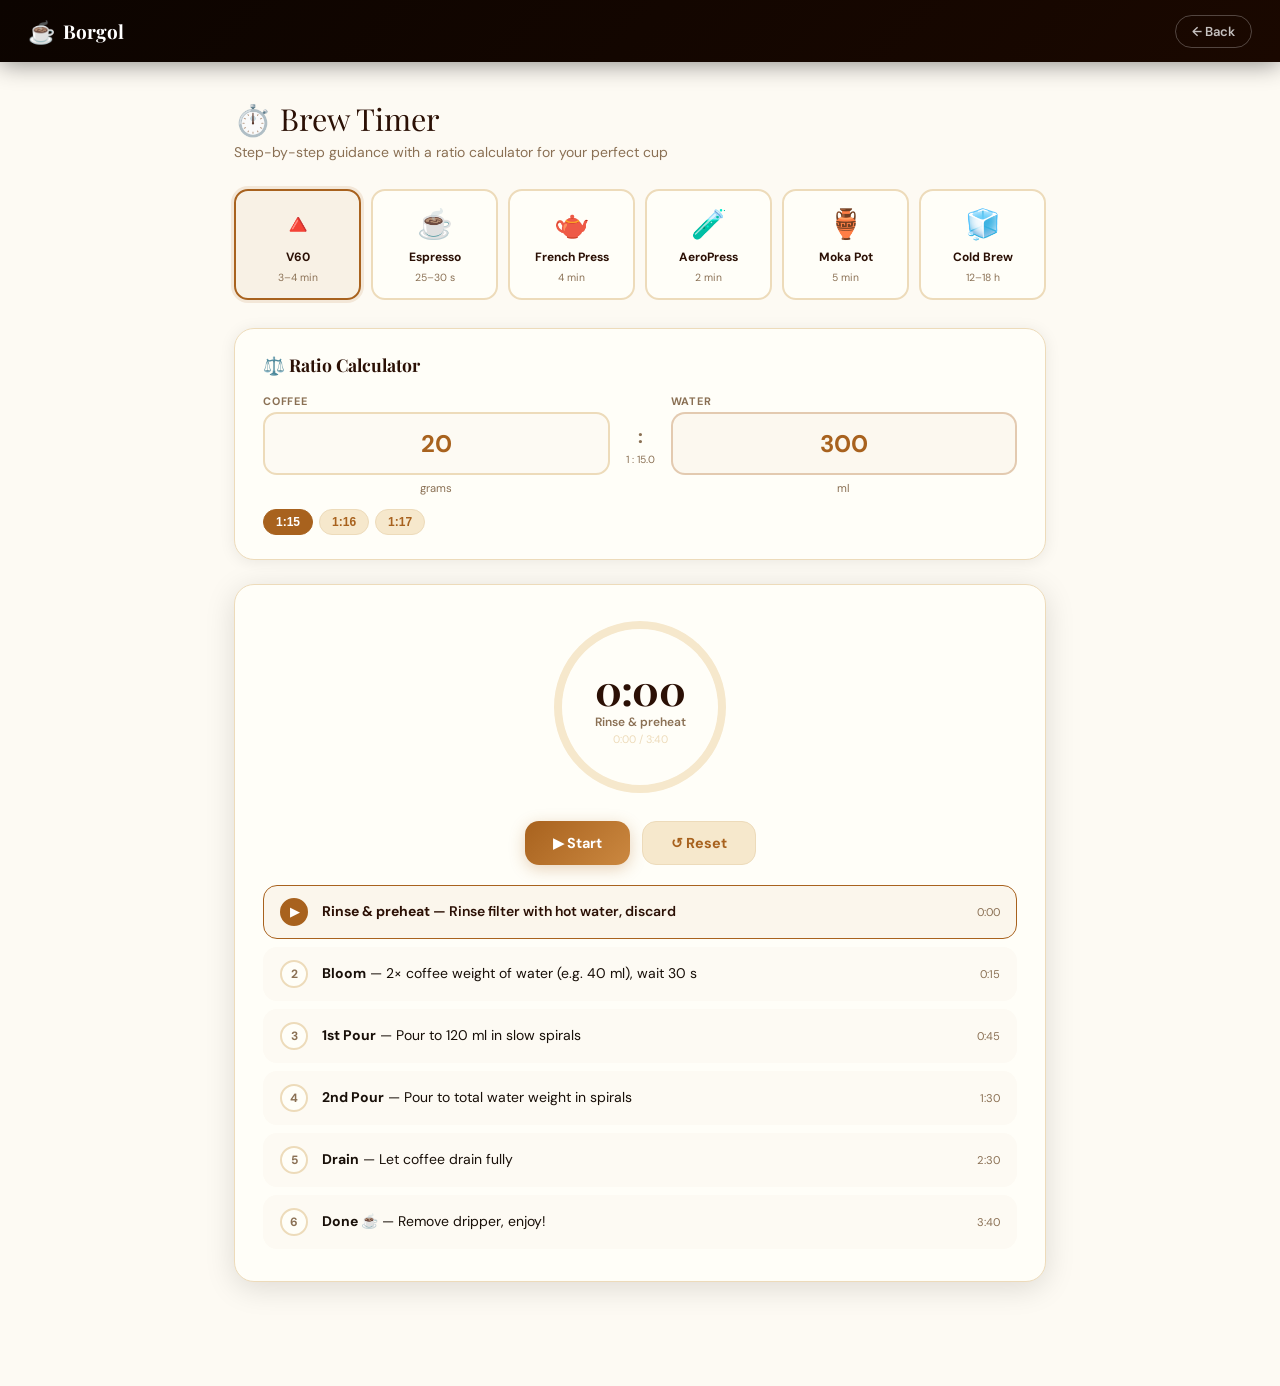
==== src/main/resources/public/brew-timer.html @ 06ff89e9 "feat: admin panel, brew timer, profile pic fix, social polish - admin.html: protected dashboard for " ====
<!DOCTYPE html>
<html lang="en">
<head>
<meta charset="UTF-8"/>
<meta name="viewport" content="width=device-width, initial-scale=1.0, viewport-fit=cover"/>
<title>Brew Timer – Borgol Coffee</title>
<link rel="preconnect" href="https://fonts.googleapis.com"/>
<link href="https://fonts.googleapis.com/css2?family=Playfair+Display:wght@600;700;900&family=DM+Sans:opsz,wght@9..40,400;9..40,500;9..40,600;9..40,700&display=swap" rel="stylesheet"/>
<style>
:root {
  --espresso  : #0C0400;
  --roast     : #2B1005;
  --caramel   : #A8621E;
  --caramel-lt: #CB8840;
  --gold      : #E8A030;
  --amber     : #F5C060;
  --cream     : #F6E8CC;
  --milk      : #FDFAF3;
  --surface   : #FFFEF8;
  --border    : #EDDBBA;
  --muted     : #8A7054;
  --text      : #180F08;
  --success   : #2D6A4F;
  --error     : #B5321E;
  --shadow    : 0 2px 16px rgba(12,4,0,.08);
  --shadow-md : 0 6px 30px rgba(12,4,0,.13);
  --shadow-lg : 0 16px 56px rgba(12,4,0,.18);
  --radius    : 14px;
  --radius-lg : 20px;
  --font-serif: 'Playfair Display', Georgia, serif;
  --font-sans : 'DM Sans', -apple-system, sans-serif;
}

*, *::before, *::after { box-sizing: border-box; margin: 0; padding: 0; }
html, body {
  min-height: 100%; background: var(--milk); color: var(--text);
  font-family: var(--font-sans); overflow-x: hidden;
}

@keyframes slideDown { from { opacity:0; transform:translateY(-14px) } to { opacity:1; transform:none } }
@keyframes fadeUp    { from { opacity:0; transform:translateY(16px) } to { opacity:1; transform:none } }
@keyframes spin      { to { transform:rotate(360deg) } }
@keyframes ringPulse { 0%,100%{box-shadow:0 0 0 0 rgba(168,98,30,.4)} 50%{box-shadow:0 0 0 16px rgba(168,98,30,0)} }
@keyframes stepSlide { from{opacity:0;transform:translateX(-12px)} to{opacity:1;transform:none} }
@keyframes celebrate { 0%{transform:scale(1)} 30%{transform:scale(1.08)} 60%{transform:scale(.96)} 100%{transform:scale(1)} }

/* ── Navbar ──────────────────────────────────────────── */
.navbar {
  background: linear-gradient(135deg, var(--espresso) 0%, #1A0800 100%);
  height: 62px; display: flex; align-items: center;
  padding: 0 28px; gap: 16px;
  position: sticky; top: 0; z-index: 200;
  box-shadow: 0 2px 24px rgba(0,0,0,.45);
  animation: slideDown .4s ease;
}
.nav-brand {
  display: flex; align-items: center; gap: 8px;
  font-family: var(--font-serif); font-size: 19px; font-weight: 700;
  color: #fff; text-decoration: none;
}
.nav-brand span { font-size: 22px; }
.nav-right { margin-left: auto; display: flex; align-items: center; gap: 8px; }
.btn-back {
  padding: 7px 16px; border-radius: 20px; font-size: 13px; font-weight: 600;
  color: rgba(255,255,255,.75); background: none;
  border: 1.5px solid rgba(255,255,255,.25);
  cursor: pointer; font-family: inherit; transition: .2s;
  text-decoration: none; display: inline-flex; align-items: center; gap: 6px;
}
.btn-back:hover { background: rgba(255,255,255,.1); color: #fff; border-color: rgba(255,255,255,.5); }

/* ── Page ─────────────────────────────────────────────── */
.page {
  max-width: 860px; margin: 0 auto;
  padding: 36px 24px calc(env(safe-area-inset-bottom) + 80px);
  animation: fadeUp .4s ease both;
}
.page-title {
  font-family: var(--font-serif); font-size: 1.9rem; color: var(--roast);
  margin-bottom: 4px;
}
.page-sub { color: var(--muted); font-size: .875rem; margin-bottom: 28px; }

/* ── Method picker ────────────────────────────────────── */
.method-grid {
  display: grid; grid-template-columns: repeat(auto-fill, minmax(110px, 1fr));
  gap: 10px; margin-bottom: 28px;
}
.method-btn {
  display: flex; flex-direction: column; align-items: center;
  gap: 6px; padding: 14px 10px; border-radius: var(--radius);
  background: var(--surface); border: 2px solid var(--border);
  cursor: pointer; transition: all .2s; font-family: var(--font-sans);
}
.method-btn:hover { border-color: var(--caramel-lt); transform: translateY(-2px); box-shadow: var(--shadow); }
.method-btn.selected {
  border-color: var(--caramel); background: rgba(168,98,30,.06);
  box-shadow: 0 0 0 3px rgba(168,98,30,.12);
}
.method-icon { font-size: 1.8rem; }
.method-name { font-size: .75rem; font-weight: 700; color: var(--roast); text-align: center; }
.method-time { font-size: .65rem; color: var(--muted); }

/* ── Ratio calculator ─────────────────────────────────── */
.ratio-card {
  background: var(--surface); border: 1px solid var(--border);
  border-radius: var(--radius-lg); padding: 24px 28px; margin-bottom: 24px;
  box-shadow: var(--shadow);
}
.ratio-card h3 {
  font-family: var(--font-serif); font-size: 1.1rem; color: var(--roast);
  margin-bottom: 18px; display: flex; align-items: center; gap: 8px;
}
.ratio-inputs { display: grid; grid-template-columns: 1fr auto 1fr; gap: 0; align-items: center; }
.ratio-field { display: flex; flex-direction: column; gap: 4px; }
.ratio-label { font-size: .68rem; font-weight: 700; text-transform: uppercase; letter-spacing: .07em; color: var(--muted); }
.ratio-input {
  width: 100%; padding: 14px 16px;
  font-size: 1.5rem; font-weight: 700; color: var(--caramel);
  background: var(--milk); border: 2px solid var(--border);
  border-radius: var(--radius); font-family: var(--font-sans);
  outline: none; transition: all .2s; text-align: center;
  -moz-appearance: textfield;
}
.ratio-input::-webkit-inner-spin-button,
.ratio-input::-webkit-outer-spin-button { -webkit-appearance: none; }
.ratio-input:focus { border-color: var(--caramel); background: #fff; box-shadow: 0 0 0 3px rgba(168,98,30,.1); }
.ratio-input.linked { background: rgba(168,98,30,.04); border-color: rgba(168,98,30,.3); }
.ratio-unit { font-size: .7rem; color: var(--muted); margin-top: 2px; text-align: center; }
.ratio-sep {
  display: flex; flex-direction: column; align-items: center; gap: 4px;
  padding: 0 16px;
}
.ratio-sep-line { color: var(--muted); font-size: 1.2rem; font-weight: 700; }
.ratio-sep-label { font-size: .65rem; color: var(--muted); white-space: nowrap; }
.ratio-presets { display: flex; gap: 6px; flex-wrap: wrap; margin-top: 14px; }
.ratio-preset {
  padding: 5px 12px; border-radius: 20px; font-size: .75rem; font-weight: 600;
  background: var(--cream); border: 1px solid var(--border);
  color: var(--caramel); cursor: pointer; transition: .15s;
}
.ratio-preset:hover, .ratio-preset.active {
  background: var(--caramel); color: #fff; border-color: var(--caramel);
}

/* ── Timer ────────────────────────────────────────────── */
.timer-card {
  background: var(--surface); border: 1px solid var(--border);
  border-radius: var(--radius-lg); padding: 32px 28px; margin-bottom: 24px;
  box-shadow: var(--shadow-md); text-align: center;
}
.timer-ring-wrap { position: relative; display: inline-flex; margin-bottom: 24px; }
.timer-svg { transform: rotate(-90deg); }
.timer-track { fill: none; stroke: var(--cream); stroke-width: 8; }
.timer-arc   { fill: none; stroke: var(--caramel); stroke-width: 8;
  stroke-linecap: round; transition: stroke-dashoffset .95s linear;
}
.timer-arc.done { stroke: var(--success); }
.timer-display {
  position: absolute; inset: 0; display: flex; flex-direction: column;
  align-items: center; justify-content: center;
}
.timer-time {
  font-family: var(--font-serif); font-size: 2.6rem; font-weight: 700;
  color: var(--roast); line-height: 1; letter-spacing: -.02em;
}
.timer-phase { font-size: .75rem; color: var(--muted); margin-top: 4px; font-weight: 600; }
.timer-total { font-size: .68rem; color: var(--border-color,var(--border)); margin-top: 2px; }

.timer-controls { display: flex; gap: 12px; justify-content: center; margin-bottom: 20px; }
.timer-btn {
  display: inline-flex; align-items: center; gap: 8px;
  padding: 12px 28px; border-radius: var(--radius); border: none;
  font-family: var(--font-sans); font-size: .9rem; font-weight: 700;
  cursor: pointer; transition: all .18s;
}
.timer-btn.primary {
  background: linear-gradient(135deg, var(--caramel), var(--caramel-lt));
  color: #fff; box-shadow: 0 4px 16px rgba(168,98,30,.28);
}
.timer-btn.primary:hover { transform: translateY(-1px); box-shadow: 0 6px 20px rgba(168,98,30,.38); }
.timer-btn.secondary {
  background: var(--cream); color: var(--caramel);
  border: 1.5px solid var(--border);
}
.timer-btn.secondary:hover { background: var(--border); }
.timer-btn:disabled { opacity: .45; cursor: not-allowed; transform: none !important; }

/* ── Steps ────────────────────────────────────────────── */
.steps-list { list-style: none; display: flex; flex-direction: column; gap: 8px; text-align: left; }
.step-item {
  display: flex; align-items: center; gap: 14px; padding: 12px 16px;
  border-radius: var(--radius); border: 1.5px solid transparent;
  transition: all .3s; background: var(--milk);
}
.step-item.active {
  border-color: var(--caramel); background: rgba(168,98,30,.05);
  animation: stepSlide .3s ease;
}
.step-item.done { opacity: .55; }
.step-bullet {
  width: 28px; height: 28px; flex-shrink: 0; border-radius: 50%;
  display: flex; align-items: center; justify-content: center;
  font-size: .75rem; font-weight: 700; border: 2px solid var(--border);
  color: var(--muted); background: var(--surface); transition: .2s;
}
.step-item.active .step-bullet { background: var(--caramel); color: #fff; border-color: var(--caramel); }
.step-item.done  .step-bullet  { background: var(--success); color: #fff; border-color: var(--success); content: '✓'; }
.step-time { font-size: .7rem; color: var(--muted); flex-shrink: 0; margin-left: auto; }
.step-text { font-size: .875rem; color: var(--text); line-height: 1.4; }
.step-item.active .step-text { font-weight: 600; color: var(--roast); }

/* ── Done banner ──────────────────────────────────────── */
.done-banner {
  display: none; text-align: center; padding: 28px;
  background: linear-gradient(135deg, rgba(45,106,79,.08), rgba(45,106,79,.04));
  border: 1.5px solid rgba(45,106,79,.25); border-radius: var(--radius-lg);
  margin-bottom: 24px; animation: celebrate .5s ease;
}
.done-banner.show { display: block; }
.done-banner .icon { font-size: 2.8rem; margin-bottom: 10px; }
.done-banner h2 { font-family: var(--font-serif); font-size: 1.6rem; color: var(--success); margin-bottom: 6px; }
.done-banner p { color: var(--muted); font-size: .875rem; }

/* ── Bottom safe area ─────────────────────────────────── */
.bottom-safe { height: env(safe-area-inset-bottom, 0px); }

/* ── Responsive ───────────────────────────────────────── */
@media (max-width: 600px) {
  .page { padding: 20px 14px calc(env(safe-area-inset-bottom) + 60px); }
  .page-title { font-size: 1.5rem; }
  .ratio-inputs { grid-template-columns: 1fr auto 1fr; }
  .ratio-input { font-size: 1.2rem; padding: 10px 8px; }
  .timer-time { font-size: 2rem; }
  .ratio-card, .timer-card { padding: 20px 16px; }
}
</style>
</head>
<body>

<nav class="navbar">
  <a href="index.html" class="nav-brand"><span>☕</span> Borgol</a>
  <div class="nav-right">
    <a href="index.html" class="btn-back">← Back</a>
  </div>
</nav>

<div class="page">
  <div class="page-title">⏱️ Brew Timer</div>
  <p class="page-sub">Step-by-step guidance with a ratio calculator for your perfect cup</p>

  <!-- Method selection -->
  <div class="method-grid" id="method-grid"></div>

  <!-- Ratio calculator -->
  <div class="ratio-card">
    <h3>⚖️ Ratio Calculator</h3>
    <div class="ratio-inputs">
      <div class="ratio-field">
        <div class="ratio-label">Coffee</div>
        <input class="ratio-input" id="coffee-g" type="number" min="1" max="500" value="20" step="0.5"/>
        <div class="ratio-unit">grams</div>
      </div>
      <div class="ratio-sep">
        <div class="ratio-sep-line">:</div>
        <div class="ratio-sep-label" id="ratio-display">1 : 15</div>
      </div>
      <div class="ratio-field">
        <div class="ratio-label">Water</div>
        <input class="ratio-input linked" id="water-ml" type="number" min="1" max="3000" value="300" step="5"/>
        <div class="ratio-unit">ml</div>
      </div>
    </div>
    <div class="ratio-presets" id="ratio-presets"></div>
  </div>

  <!-- Done banner -->
  <div class="done-banner" id="done-banner">
    <div class="icon">☕</div>
    <h2>Your brew is ready!</h2>
    <p id="done-msg">Enjoy every sip.</p>
  </div>

  <!-- Timer -->
  <div class="timer-card">
    <div class="timer-ring-wrap">
      <svg class="timer-svg" width="180" height="180" viewBox="0 0 180 180">
        <circle class="timer-track" cx="90" cy="90" r="82"/>
        <circle class="timer-arc" id="timer-arc" cx="90" cy="90" r="82"
          stroke-dasharray="515.2" stroke-dashoffset="0"/>
      </svg>
      <div class="timer-display">
        <div class="timer-time" id="timer-display">0:00</div>
        <div class="timer-phase" id="timer-phase">Ready</div>
        <div class="timer-total" id="timer-total-disp"></div>
      </div>
    </div>
    <div class="timer-controls">
      <button class="timer-btn primary" id="btn-start" onclick="startTimer()">▶ Start</button>
      <button class="timer-btn secondary" id="btn-reset" onclick="resetTimer()">↺ Reset</button>
    </div>
    <ul class="steps-list" id="steps-list"></ul>
  </div>
</div>

<div class="bottom-safe"></div>

<script>
// ── Brew method definitions ───────────────────────────────────────────────────
const METHODS = [
  {
    id: 'v60', name: 'V60', icon: '🔺', time: '3–4 min',
    defaultRatio: 15, ratioPresets: [{label:'1:15',r:15},{label:'1:16',r:16},{label:'1:17',r:17}],
    steps: [
      { t: 0,   label: 'Rinse & preheat', note: 'Rinse filter with hot water, discard' },
      { t: 15,  label: 'Bloom', note: '2× coffee weight of water (e.g. 40 ml), wait 30 s' },
      { t: 45,  label: '1st Pour', note: 'Pour to 120 ml in slow spirals' },
      { t: 90,  label: '2nd Pour', note: 'Pour to total water weight in spirals' },
      { t: 150, label: 'Drain', note: 'Let coffee drain fully' },
      { t: 220, label: 'Done ☕', note: 'Remove dripper, enjoy!' }
    ]
  },
  {
    id: 'espresso', name: 'Espresso', icon: '☕', time: '25–30 s',
    defaultRatio: 2.5, ratioPresets: [{label:'1:2',r:2},{label:'1:2.5',r:2.5},{label:'1:3',r:3}],
    steps: [
      { t: 0,  label: 'Dose & tamp', note: 'Grind fine, tamp level at 30 lbs' },
      { t: 5,  label: 'Pre-infusion', note: '3–4 s low-pressure pre-infuse' },
      { t: 10, label: 'Extract', note: 'Full pressure — target golden-brown crema' },
      { t: 35, label: 'Done ☕', note: 'Pull shot, taste for balance' }
    ]
  },
  {
    id: 'frenchpress', name: 'French Press', icon: '🫖', time: '4 min',
    defaultRatio: 12, ratioPresets: [{label:'1:10',r:10},{label:'1:12',r:12},{label:'1:15',r:15}],
    steps: [
      { t: 0,   label: 'Add grounds', note: 'Coarse grind — like raw sugar' },
      { t: 15,  label: 'Bloom pour', note: 'Add 2× coffee weight water, stir gently' },
      { t: 45,  label: 'Full pour', note: 'Add remaining water' },
      { t: 60,  label: 'Place lid', note: 'Put lid on, do NOT press yet' },
      { t: 240, label: 'Press & pour', note: 'Press slowly, pour immediately to stop brewing' },
      { t: 280, label: 'Done ☕', note: 'Enjoy! Leave dregs in press.' }
    ]
  },
  {
    id: 'aeropress', name: 'AeroPress', icon: '🧪', time: '2 min',
    defaultRatio: 13, ratioPresets: [{label:'1:10',r:10},{label:'1:13',r:13},{label:'1:16',r:16}],
    steps: [
      { t: 0,  label: 'Setup', note: 'Insert filter, rinse, place on cup (inverted)' },
      { t: 15, label: 'Add coffee', note: 'Medium-fine grind, 15–20 g' },
      { t: 25, label: 'Add water', note: 'Fully saturate grounds with hot water (~80°C)' },
      { t: 35, label: 'Stir', note: 'Stir 10 seconds, attach plunger' },
      { t: 55, label: 'Steep', note: 'Wait 45–60 seconds' },
      { t: 100, label: 'Press', note: 'Flip onto cup, press in 20–30 seconds' },
      { t: 120, label: 'Done ☕', note: 'Dilute to taste or enjoy as is!' }
    ]
  },
  {
    id: 'moka', name: 'Moka Pot', icon: '🏺', time: '5 min',
    defaultRatio: 7, ratioPresets: [{label:'1:7',r:7},{label:'1:8',r:8},{label:'1:9',r:9}],
    steps: [
      { t: 0,   label: 'Fill bottom', note: 'Fill base with hot water to valve line' },
      { t: 30,  label: 'Add coffee', note: 'Fine grind, fill basket level (don\'t tamp)' },
      { t: 45,  label: 'Heat', note: 'Medium-low heat, lid open' },
      { t: 180, label: 'Watch', note: 'Gurgling? Reduce heat — stop at blond stream' },
      { t: 280, label: 'Cool base', note: 'Run cold water on base to stop extraction' },
      { t: 300, label: 'Done ☕', note: 'Pour and enjoy concentrated coffee!' }
    ]
  },
  {
    id: 'coldbrew', name: 'Cold Brew', icon: '🧊', time: '12–18 h',
    defaultRatio: 6, ratioPresets: [{label:'1:5',r:5},{label:'1:6',r:6},{label:'1:8',r:8}],
    steps: [
      { t: 0,     label: 'Coarse grind', note: 'Like very coarse sea salt' },
      { t: 30,    label: 'Combine', note: 'Mix coffee + cold water in jar, stir' },
      { t: 60,    label: 'Cover', note: 'Seal jar, refrigerate' },
      { t: 43200, label: 'Strain', note: 'After 12 h, strain through filter into bottle' },
      { t: 43260, label: 'Done ☕', note: 'Dilute 1:1 with water or milk. Keeps 2 weeks.' }
    ]
  }
];

// ── State ─────────────────────────────────────────────────────────────────────
let currentMethod = METHODS[0];
let coffeeG  = 20;
let waterMl  = 300;
let timerInterval = null;
let elapsed  = 0;
let totalSec = 0;
let running  = false;
const CIRCUM = 515.2; // 2π × 82

// ── Build UI ──────────────────────────────────────────────────────────────────
function buildMethodGrid() {
  const grid = document.getElementById('method-grid');
  grid.innerHTML = METHODS.map(m => `
    <button class="method-btn${m.id === currentMethod.id ? ' selected' : ''}"
      onclick="selectMethod('${m.id}')">
      <span class="method-icon">${m.icon}</span>
      <span class="method-name">${m.name}</span>
      <span class="method-time">${m.time}</span>
    </button>`).join('');
}

function selectMethod(id) {
  currentMethod = METHODS.find(m => m.id === id);
  resetTimer();
  buildMethodGrid();
  buildRatioPresets();
  updateRatioDisplay();
  buildSteps();
  // Apply method's default ratio
  const preset = currentMethod.defaultRatio;
  waterMl = Math.round(coffeeG * preset);
  document.getElementById('water-ml').value = waterMl;
  updateRatioDisplay();
}

function buildRatioPresets() {
  const el = document.getElementById('ratio-presets');
  el.innerHTML = currentMethod.ratioPresets.map(p => `
    <button class="ratio-preset${Math.abs(waterMl/coffeeG - p.r) < 0.1 ? ' active' : ''}"
      onclick="applyPreset(${p.r})">${p.label}</button>`).join('');
}

function applyPreset(r) {
  waterMl = Math.round(coffeeG * r);
  document.getElementById('water-ml').value = waterMl;
  updateRatioDisplay();
  buildRatioPresets();
}

function updateRatioDisplay() {
  const c = parseFloat(document.getElementById('coffee-g').value) || coffeeG;
  const w = parseFloat(document.getElementById('water-ml').value) || waterMl;
  const r = w / c;
  document.getElementById('ratio-display').textContent = `1 : ${r.toFixed(1)}`;
}

// ── Bidirectional ratio linking ───────────────────────────────────────────────
document.getElementById('coffee-g').addEventListener('input', function() {
  coffeeG = parseFloat(this.value) || 1;
  const ratio = waterMl / (parseFloat(document.getElementById('water-ml').defaultValue || 300));
  waterMl = Math.round(coffeeG * (currentMethod.defaultRatio));
  document.getElementById('water-ml').value = waterMl;
  updateRatioDisplay();
  buildRatioPresets();
});

document.getElementById('water-ml').addEventListener('input', function() {
  waterMl = parseFloat(this.value) || 1;
  updateRatioDisplay();
  buildRatioPresets();
});

// ── Step builder ──────────────────────────────────────────────────────────────
function buildSteps() {
  const steps = currentMethod.steps;
  totalSec = steps[steps.length - 1].t;
  const ul = document.getElementById('steps-list');
  ul.innerHTML = steps.map((s, i) => `
    <li class="step-item${i === 0 ? ' active' : ''}" id="step-${i}">
      <div class="step-bullet">${i === 0 ? '▶' : i + 1}</div>
      <div>
        <div class="step-text"><strong>${s.label}</strong>${s.note ? ' — ' + s.note : ''}</div>
      </div>
      <div class="step-time">${formatTime(s.t)}</div>
    </li>`).join('');
}

// ── Timer ─────────────────────────────────────────────────────────────────────
function startTimer() {
  if (running) {
    // Pause
    clearInterval(timerInterval);
    running = false;
    document.getElementById('btn-start').textContent = '▶ Resume';
    return;
  }
  running = true;
  document.getElementById('btn-start').textContent = '⏸ Pause';
  document.getElementById('done-banner').classList.remove('show');

  timerInterval = setInterval(() => {
    elapsed++;
    updateTimerDisplay();
    updateSteps();
    if (elapsed >= totalSec) {
      clearInterval(timerInterval);
      running = false;
      document.getElementById('btn-start').disabled = true;
      document.getElementById('btn-start').textContent = '✓ Done';
      showDone();
    }
  }, 1000);
}

function resetTimer() {
  clearInterval(timerInterval);
  running = false; elapsed = 0;
  document.getElementById('btn-start').textContent = '▶ Start';
  document.getElementById('btn-start').disabled = false;
  document.getElementById('done-banner').classList.remove('show');
  updateTimerDisplay();
  buildSteps();
}

function updateTimerDisplay() {
  const steps   = currentMethod.steps;
  const last    = steps[steps.length - 1].t;
  const prog    = Math.min(elapsed / last, 1);
  const offset  = CIRCUM * (1 - prog);

  const arc = document.getElementById('timer-arc');
  arc.style.strokeDashoffset = offset;
  arc.classList.toggle('done', prog >= 1);

  document.getElementById('timer-display').textContent = formatTime(elapsed);

  // Current phase name
  let phase = steps[0].label;
  for (let i = steps.length - 1; i >= 0; i--) {
    if (elapsed >= steps[i].t) { phase = steps[i].label; break; }
  }
  document.getElementById('timer-phase').textContent = phase;
  document.getElementById('timer-total-disp').textContent =
    `${formatTime(elapsed)} / ${formatTime(last)}`;
}

function updateSteps() {
  const steps = currentMethod.steps;
  steps.forEach((s, i) => {
    const el   = document.getElementById(`step-${i}`);
    const next = steps[i + 1];
    const done = next ? elapsed > next.t : elapsed >= s.t;
    const active = elapsed >= s.t && (next ? elapsed < next.t : true);
    el.classList.toggle('active', active);
    el.classList.toggle('done',   done);
    const bullet = el.querySelector('.step-bullet');
    if (done)        bullet.textContent = '✓';
    else if (active) bullet.textContent = '▶';
    else             bullet.textContent = i + 1;
    if (active) el.scrollIntoView({ behavior: 'smooth', block: 'nearest' });
  });
}

function showDone() {
  const banner = document.getElementById('done-banner');
  banner.classList.add('show');
  const method = currentMethod;
  document.getElementById('done-msg').textContent =
    `${method.name} with ${coffeeG}g coffee & ${waterMl}ml water. Enjoy every sip! ☕`;
  // Try notify
  if ('Notification' in window && Notification.permission === 'granted') {
    new Notification('Borgol ☕', { body: `Your ${method.name} is ready!`, icon: '/favicon.ico' });
  }
}

function formatTime(secs) {
  const m = Math.floor(secs / 60);
  const s = secs % 60;
  return `${m}:${s.toString().padStart(2, '0')}`;
}

// ── Init ──────────────────────────────────────────────────────────────────────
function init() {
  buildMethodGrid();
  buildRatioPresets();
  updateRatioDisplay();
  buildSteps();
  updateTimerDisplay();

  // Request notification permission
  if ('Notification' in window && Notification.permission === 'default') {
    Notification.requestPermission();
  }
}

init();
</script>
</body>
</html>
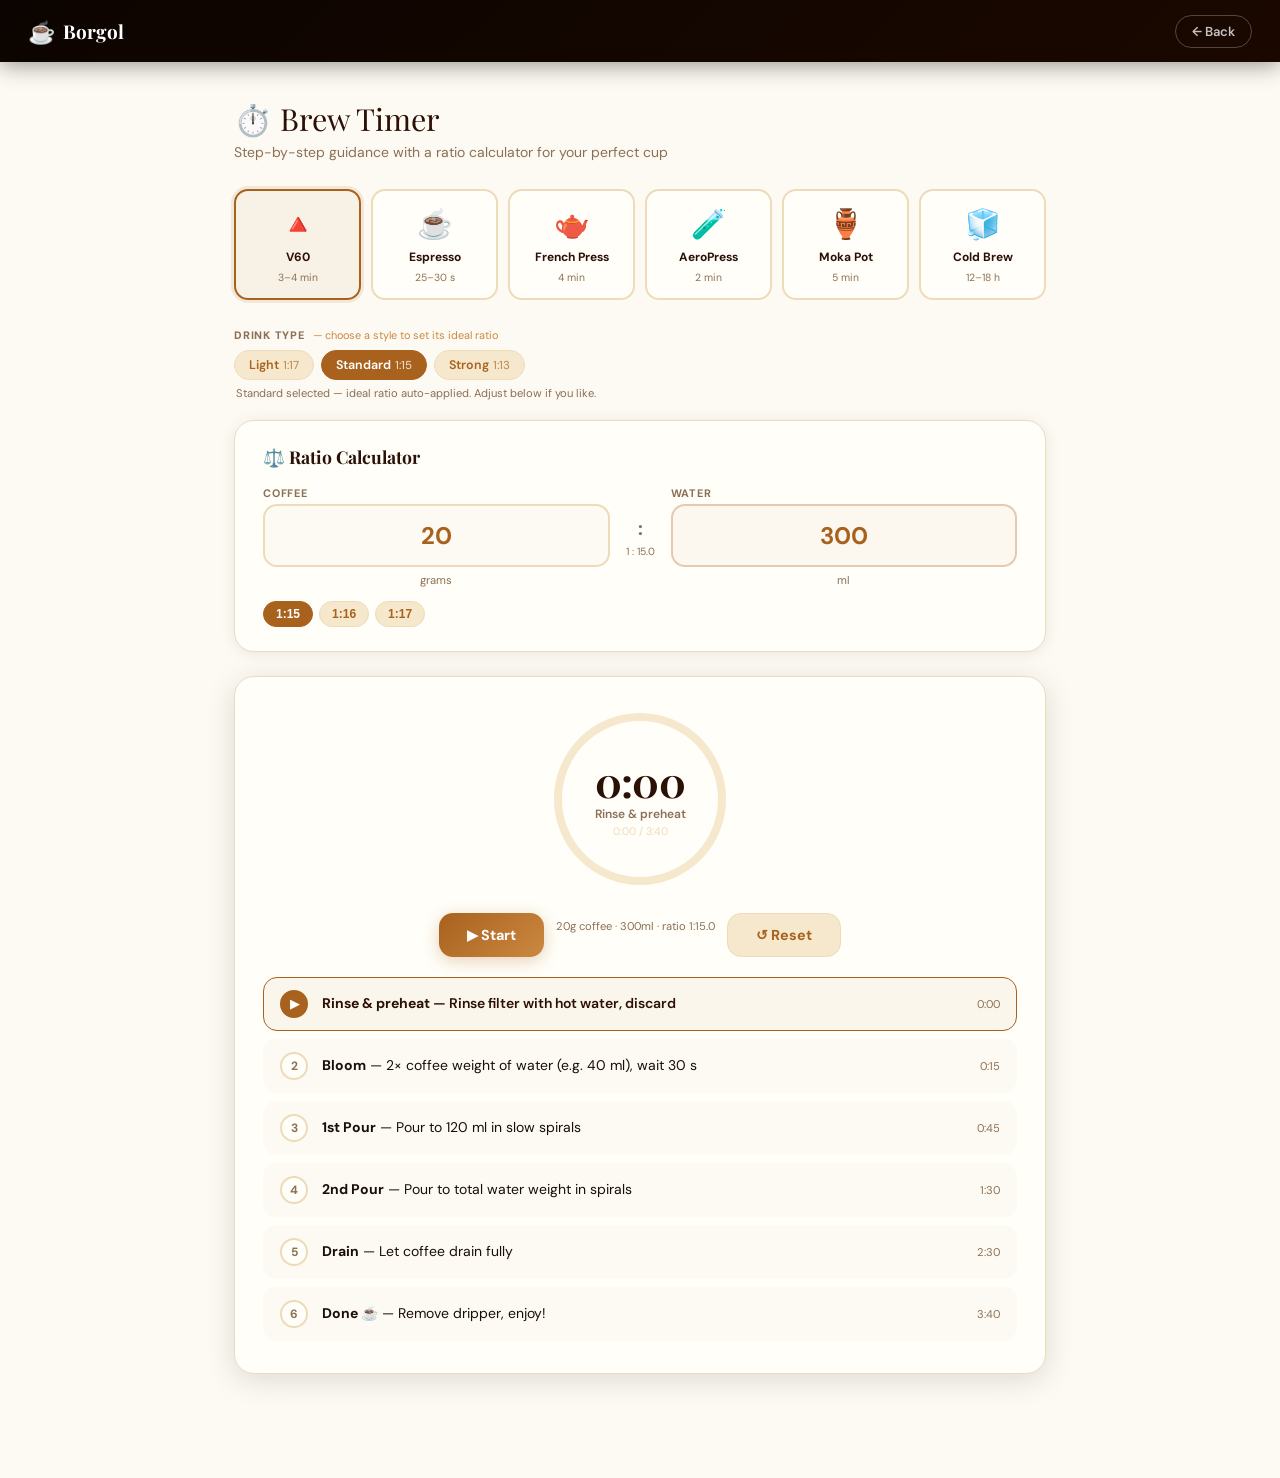
==== commit 3a01e5c5: "feat: add drink type selector with ideal ratios to brew timer ratio calculator Each brew method now " ====
--- a/src/main/resources/public/brew-timer.html
+++ b/src/main/resources/public/brew-timer.html
@@ -101,6 +101,38 @@
 .method-name { font-size: .75rem; font-weight: 700; color: var(--roast); text-align: center; }
 .method-time { font-size: .65rem; color: var(--muted); }
 
+/* ── Drink type row ───────────────────────────────────── */
+.drink-type-row {
+  margin-bottom: 20px;
+}
+.drink-type-label {
+  font-size: .68rem; font-weight: 800; text-transform: uppercase;
+  letter-spacing: .07em; color: var(--muted); margin-bottom: 8px;
+  display: flex; align-items: baseline; gap: 8px;
+}
+.drink-type-hint {
+  font-size: .68rem; font-weight: 400; text-transform: none;
+  letter-spacing: 0; color: var(--caramel-lt);
+}
+.drink-type-chips { display: flex; gap: 7px; flex-wrap: wrap; margin-bottom: 6px; }
+.drink-type-chip {
+  padding: 6px 14px; border-radius: 20px; font-size: .78rem; font-weight: 600;
+  background: var(--cream); border: 1.5px solid var(--border);
+  color: var(--caramel); cursor: pointer; transition: .15s;
+  font-family: var(--font-sans);
+}
+.drink-type-chip:hover { background: var(--border); }
+.drink-type-chip.active {
+  background: var(--caramel); color: #fff; border-color: var(--caramel);
+}
+.drink-type-chip .chip-ratio {
+  opacity: .75; font-weight: 400; font-size: .72rem; margin-left: 4px;
+}
+.drink-type-chip.active .chip-ratio { opacity: .85; }
+.drink-type-applied {
+  font-size: .7rem; color: var(--muted); padding-left: 2px; min-height: 1.2em;
+}
+
 /* ── Ratio calculator ─────────────────────────────────── */
 .ratio-card {
   background: var(--surface); border: 1px solid var(--border);
@@ -251,6 +283,16 @@
 
   <!-- Method selection -->
   <div class="method-grid" id="method-grid"></div>
+
+  <!-- Drink type selector -->
+  <div class="drink-type-row">
+    <div class="drink-type-label">
+      Drink Type
+      <span class="drink-type-hint">— choose a style to set its ideal ratio</span>
+    </div>
+    <div class="drink-type-chips" id="drink-type-chips"></div>
+    <div class="drink-type-applied" id="drink-type-applied"></div>
+  </div>
 
   <!-- Ratio calculator -->
   <div class="ratio-card">
@@ -297,6 +339,7 @@
     </div>
     <div class="timer-controls">
       <button class="timer-btn primary" id="btn-start" onclick="startTimer()">▶ Start</button>
+      <div id="start-ratio-hint" style="font-size:.7rem;color:var(--muted);margin-top:6px;"></div>
       <button class="timer-btn secondary" id="btn-reset" onclick="resetTimer()">↺ Reset</button>
     </div>
     <ul class="steps-list" id="steps-list"></ul>
@@ -310,7 +353,13 @@
 const METHODS = [
   {
     id: 'v60', name: 'V60', icon: '🔺', time: '3–4 min',
-    defaultRatio: 15, ratioPresets: [{label:'1:15',r:15},{label:'1:16',r:16},{label:'1:17',r:17}],
+    defaultRatio: 15, defaultDrinkType: 'standard',
+    drinkTypes: [
+      { id: 'light',    label: 'Light',    ratio: 17 },
+      { id: 'standard', label: 'Standard', ratio: 15 },
+      { id: 'strong',   label: 'Strong',   ratio: 13 },
+    ],
+    ratioPresets: [{label:'1:15',r:15},{label:'1:16',r:16},{label:'1:17',r:17}],
     steps: [
       { t: 0,   label: 'Rinse & preheat', note: 'Rinse filter with hot water, discard' },
       { t: 15,  label: 'Bloom', note: '2× coffee weight of water (e.g. 40 ml), wait 30 s' },
@@ -322,7 +371,14 @@
   },
   {
     id: 'espresso', name: 'Espresso', icon: '☕', time: '25–30 s',
-    defaultRatio: 2.5, ratioPresets: [{label:'1:2',r:2},{label:'1:2.5',r:2.5},{label:'1:3',r:3}],
+    defaultRatio: 2, defaultDrinkType: 'espresso',
+    drinkTypes: [
+      { id: 'ristretto', label: 'Ristretto', ratio: 1   },
+      { id: 'espresso',  label: 'Espresso',  ratio: 2   },
+      { id: 'lungo',     label: 'Lungo',     ratio: 3   },
+      { id: 'americano', label: 'Americano', ratio: 6   },
+    ],
+    ratioPresets: [{label:'1:2',r:2},{label:'1:2.5',r:2.5},{label:'1:3',r:3}],
     steps: [
       { t: 0,  label: 'Dose & tamp', note: 'Grind fine, tamp level at 30 lbs' },
       { t: 5,  label: 'Pre-infusion', note: '3–4 s low-pressure pre-infuse' },
@@ -332,7 +388,13 @@
   },
   {
     id: 'frenchpress', name: 'French Press', icon: '🫖', time: '4 min',
-    defaultRatio: 12, ratioPresets: [{label:'1:10',r:10},{label:'1:12',r:12},{label:'1:15',r:15}],
+    defaultRatio: 12, defaultDrinkType: 'standard',
+    drinkTypes: [
+      { id: 'mild',     label: 'Mild',     ratio: 15 },
+      { id: 'standard', label: 'Standard', ratio: 12 },
+      { id: 'strong',   label: 'Strong',   ratio: 10 },
+    ],
+    ratioPresets: [{label:'1:10',r:10},{label:'1:12',r:12},{label:'1:15',r:15}],
     steps: [
       { t: 0,   label: 'Add grounds', note: 'Coarse grind — like raw sugar' },
       { t: 15,  label: 'Bloom pour', note: 'Add 2× coffee weight water, stir gently' },
@@ -344,7 +406,13 @@
   },
   {
     id: 'aeropress', name: 'AeroPress', icon: '🧪', time: '2 min',
-    defaultRatio: 13, ratioPresets: [{label:'1:10',r:10},{label:'1:13',r:13},{label:'1:16',r:16}],
+    defaultRatio: 12, defaultDrinkType: 'standard',
+    drinkTypes: [
+      { id: 'concentrate', label: 'Concentrate', ratio: 6  },
+      { id: 'standard',    label: 'Standard',    ratio: 12 },
+      { id: 'diluted',     label: 'Diluted',     ratio: 16 },
+    ],
+    ratioPresets: [{label:'1:10',r:10},{label:'1:13',r:13},{label:'1:16',r:16}],
     steps: [
       { t: 0,  label: 'Setup', note: 'Insert filter, rinse, place on cup (inverted)' },
       { t: 15, label: 'Add coffee', note: 'Medium-fine grind, 15–20 g' },
@@ -357,7 +425,12 @@
   },
   {
     id: 'moka', name: 'Moka Pot', icon: '🏺', time: '5 min',
-    defaultRatio: 7, ratioPresets: [{label:'1:7',r:7},{label:'1:8',r:8},{label:'1:9',r:9}],
+    defaultRatio: 7, defaultDrinkType: 'standard',
+    drinkTypes: [
+      { id: 'standard', label: 'Standard', ratio: 7 },
+      { id: 'mild',     label: 'Mild',     ratio: 9 },
+    ],
+    ratioPresets: [{label:'1:7',r:7},{label:'1:8',r:8},{label:'1:9',r:9}],
     steps: [
       { t: 0,   label: 'Fill bottom', note: 'Fill base with hot water to valve line' },
       { t: 30,  label: 'Add coffee', note: 'Fine grind, fill basket level (don\'t tamp)' },
@@ -369,7 +442,12 @@
   },
   {
     id: 'coldbrew', name: 'Cold Brew', icon: '🧊', time: '12–18 h',
-    defaultRatio: 6, ratioPresets: [{label:'1:5',r:5},{label:'1:6',r:6},{label:'1:8',r:8}],
+    defaultRatio: 8, defaultDrinkType: 'standard',
+    drinkTypes: [
+      { id: 'concentrate', label: 'Concentrate', ratio: 4 },
+      { id: 'standard',    label: 'Standard',    ratio: 8 },
+    ],
+    ratioPresets: [{label:'1:5',r:5},{label:'1:6',r:6},{label:'1:8',r:8}],
     steps: [
       { t: 0,     label: 'Coarse grind', note: 'Like very coarse sea salt' },
       { t: 30,    label: 'Combine', note: 'Mix coffee + cold water in jar, stir' },
@@ -381,9 +459,10 @@
 ];
 
 // ── State ─────────────────────────────────────────────────────────────────────
-let currentMethod = METHODS[0];
+let currentMethod   = METHODS[0];
+let currentDrinkType = currentMethod.drinkTypes.find(d => d.id === currentMethod.defaultDrinkType);
 let coffeeG  = 20;
-let waterMl  = 300;
+let waterMl  = Math.round(coffeeG * currentDrinkType.ratio);
 let timerInterval = null;
 let elapsed  = 0;
 let totalSec = 0;
@@ -404,16 +483,47 @@
 
 function selectMethod(id) {
   currentMethod = METHODS.find(m => m.id === id);
+  currentDrinkType = currentMethod.drinkTypes.find(d => d.id === currentMethod.defaultDrinkType);
+  waterMl = Math.round(coffeeG * currentDrinkType.ratio);
+  document.getElementById('water-ml').value = waterMl;
   resetTimer();
   buildMethodGrid();
+  buildDrinkTypeChips();
   buildRatioPresets();
   updateRatioDisplay();
   buildSteps();
-  // Apply method's default ratio
-  const preset = currentMethod.defaultRatio;
-  waterMl = Math.round(coffeeG * preset);
+  updateStartBtn();
+}
+
+function selectDrinkType(id) {
+  currentDrinkType = currentMethod.drinkTypes.find(d => d.id === id);
+  waterMl = Math.round(coffeeG * currentDrinkType.ratio);
   document.getElementById('water-ml').value = waterMl;
+  buildDrinkTypeChips();
+  buildRatioPresets();
   updateRatioDisplay();
+  updateStartBtn();
+  document.getElementById('drink-type-applied').textContent =
+    `${currentDrinkType.label} selected — ideal ratio auto-applied. Adjust below if you like.`;
+}
+
+function buildDrinkTypeChips() {
+  const el = document.getElementById('drink-type-chips');
+  el.innerHTML = currentMethod.drinkTypes.map(d => `
+    <button class="drink-type-chip${currentDrinkType && d.id === currentDrinkType.id ? ' active' : ''}"
+      onclick="selectDrinkType('${d.id}')">
+      ${d.label}<span class="chip-ratio">1:${d.ratio}</span>
+    </button>`).join('');
+}
+
+function updateStartBtn() {
+  const btn = document.getElementById('btn-start');
+  if (btn.textContent.startsWith('▶')) {
+    document.getElementById('start-ratio-hint').textContent =
+      `${coffeeG}g coffee · ${waterMl}ml · ratio 1:${(waterMl / coffeeG).toFixed(1)}`;
+  } else {
+    document.getElementById('start-ratio-hint').textContent = '';
+  }
 }
 
 function buildRatioPresets() {
@@ -426,8 +536,15 @@
 function applyPreset(r) {
   waterMl = Math.round(coffeeG * r);
   document.getElementById('water-ml').value = waterMl;
+  // Re-match drink type if ratio aligns exactly
+  const match = currentMethod.drinkTypes.find(d => Math.abs(d.ratio - r) < 0.01);
+  currentDrinkType = match || null;
+  buildDrinkTypeChips();
   updateRatioDisplay();
   buildRatioPresets();
+  updateStartBtn();
+  document.getElementById('drink-type-applied').textContent =
+    match ? `${match.label} selected — ideal ratio auto-applied. Adjust below if you like.` : 'Custom ratio';
 }
 
 function updateRatioDisplay() {
@@ -439,18 +556,27 @@
 
 // ── Bidirectional ratio linking ───────────────────────────────────────────────
 document.getElementById('coffee-g').addEventListener('input', function() {
+  const prevCoffeeG = coffeeG || 1;
   coffeeG = parseFloat(this.value) || 1;
-  const ratio = waterMl / (parseFloat(document.getElementById('water-ml').defaultValue || 300));
-  waterMl = Math.round(coffeeG * (currentMethod.defaultRatio));
+  const currentRatio = waterMl / prevCoffeeG;
+  waterMl = Math.round(coffeeG * currentRatio);
   document.getElementById('water-ml').value = waterMl;
+  currentDrinkType = null;
+  buildDrinkTypeChips();
   updateRatioDisplay();
   buildRatioPresets();
+  updateStartBtn();
+  document.getElementById('drink-type-applied').textContent = 'Custom ratio';
 });
 
 document.getElementById('water-ml').addEventListener('input', function() {
   waterMl = parseFloat(this.value) || 1;
+  currentDrinkType = null;
+  buildDrinkTypeChips();
   updateRatioDisplay();
   buildRatioPresets();
+  updateStartBtn();
+  document.getElementById('drink-type-applied').textContent = 'Custom ratio';
 });
 
 // ── Step builder ──────────────────────────────────────────────────────────────
@@ -469,7 +595,23 @@
 }
 
 // ── Timer ─────────────────────────────────────────────────────────────────────
+function showLongBrewMessage() {
+  document.getElementById('timer-display').textContent = '—';
+  document.getElementById('timer-phase').textContent = 'Long Brew';
+  const hours = Math.round(totalSec / 3600);
+  // Show inline toast-style message in the done banner
+  const banner = document.getElementById('done-banner');
+  banner.classList.add('show');
+  document.getElementById('done-msg').textContent =
+    'This brew takes ' + hours + 'h. Follow the steps below.';
+}
+
 function startTimer() {
+  // Request notification permission on first user gesture
+  if ('Notification' in window && Notification.permission === 'default') {
+    Notification.requestPermission();
+  }
+
   if (running) {
     // Pause
     clearInterval(timerInterval);
@@ -477,8 +619,16 @@
     document.getElementById('btn-start').textContent = '▶ Resume';
     return;
   }
+
+  // Guard: skip countdown for very long brews (> 60 min)
+  if (totalSec > 3600) {
+    showLongBrewMessage();
+    return;
+  }
+
   running = true;
   document.getElementById('btn-start').textContent = '⏸ Pause';
+  document.getElementById('start-ratio-hint').textContent = '';
   document.getElementById('done-banner').classList.remove('show');
 
   timerInterval = setInterval(() => {
@@ -503,6 +653,7 @@
   document.getElementById('done-banner').classList.remove('show');
   updateTimerDisplay();
   buildSteps();
+  updateStartBtn();
 }
 
 function updateTimerDisplay() {
@@ -565,15 +716,15 @@
 // ── Init ──────────────────────────────────────────────────────────────────────
 function init() {
   buildMethodGrid();
+  buildDrinkTypeChips();
   buildRatioPresets();
   updateRatioDisplay();
   buildSteps();
   updateTimerDisplay();
-
-  // Request notification permission
-  if ('Notification' in window && Notification.permission === 'default') {
-    Notification.requestPermission();
-  }
+  updateStartBtn();
+  document.getElementById('drink-type-applied').textContent =
+    currentDrinkType ? `${currentDrinkType.label} selected — ideal ratio auto-applied. Adjust below if you like.` : '';
+  // Notification permission is requested on first Start button click (user gesture required)
 }
 
 init();
